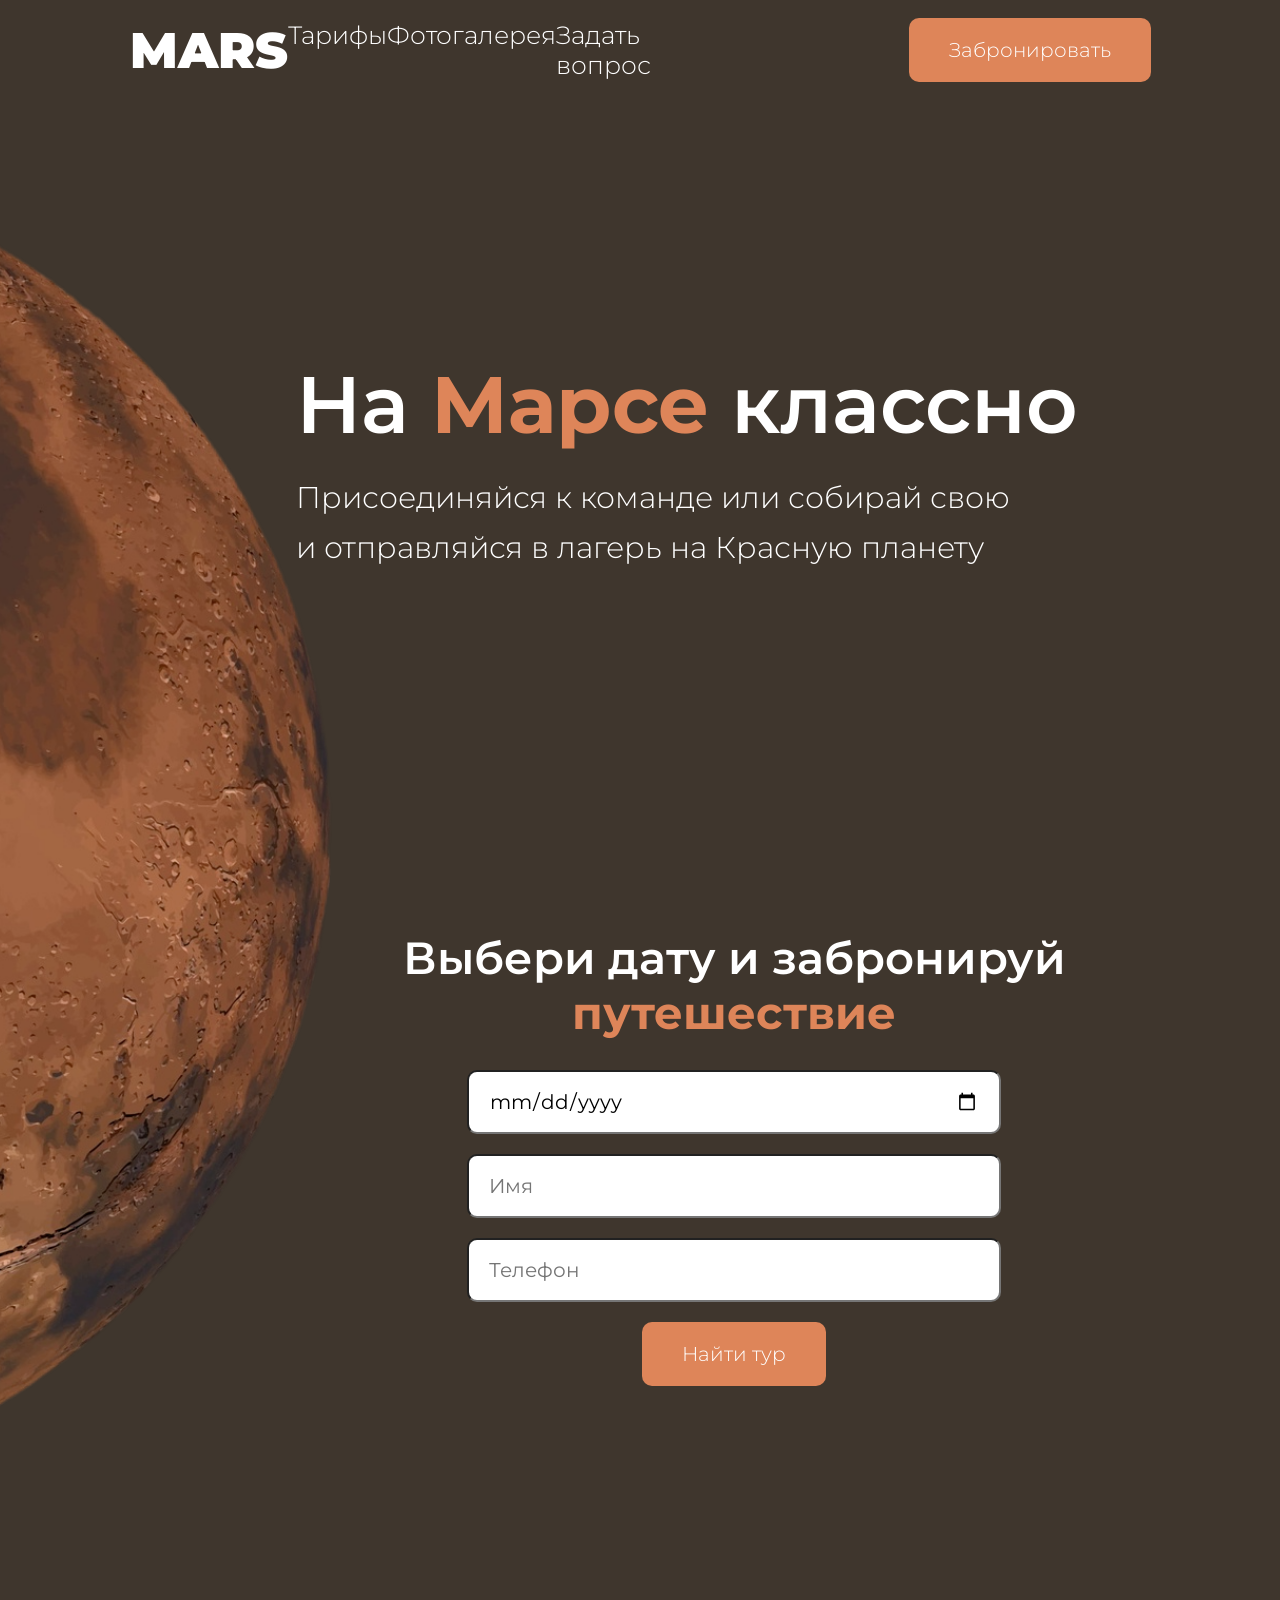
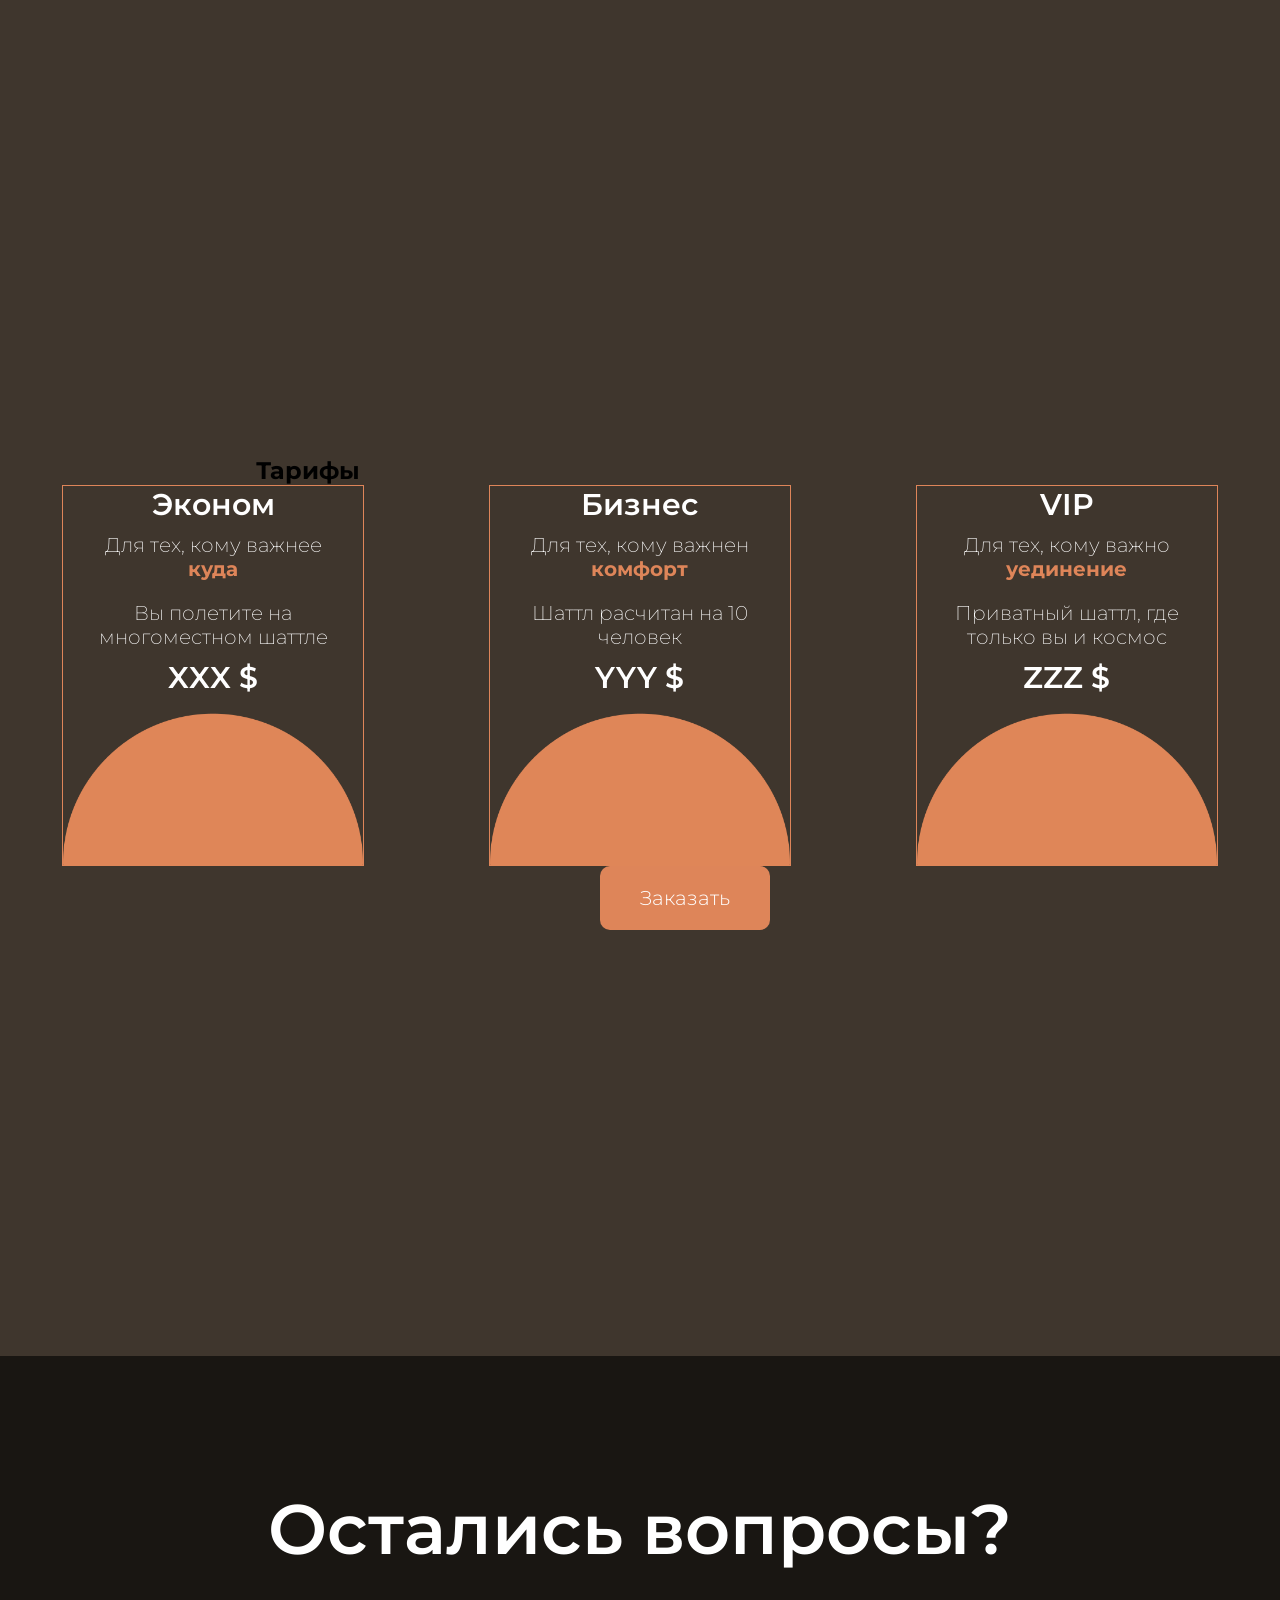
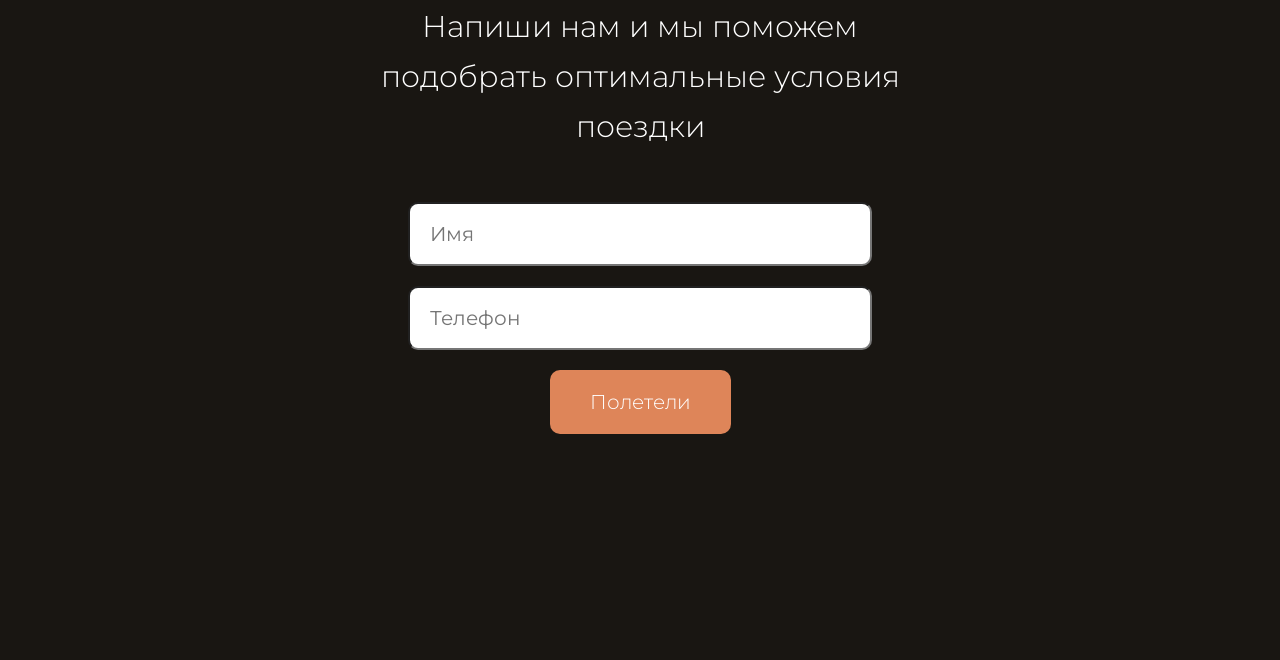
==== index.html @ edc7d0b9 "aa" ====
<!DOCTYPE html>
<html lang="en">
<head>
    <meta charset="UTF-8">
    <title>Title</title>
    <link rel="stylesheet" href="/static/style5.css"/>
<!--    <link-->
<!--    rel="stylesheet"-->
<!--    href="https://cdnjs.cloudflare.com/ajax/libs/animate.css/4.1.1/animate.min.css"-->
<!--    />-->
</head>
<body>
    <header>
        <section class="header-block">
            <nav>
                <div class="links">
                    <p class="logo">MARS</p>
                    <a href="#tariffs" class="link">Тарифы</a>
                    <a href="#photogallery" class="link">Фотогалерея</a>
                    <a href="#questions" class="link">Задать вопрос</a>
                </div>
            <a href="#" class="btn">Забронировать</a>
            </nav>
            <div class="title-block">
                <h1 class="title">На <b>Марсе</b> классно</h1>
                <p class="subtitle">Присоединяйся к команде или собирай свою
                <br> и отправляйся в лагерь на Красную планету</p>
            </div>
        </section>
        <img class="image"  src="img/mars.png">
        <section class="header-form">
            <form class="dateForm">
                <h2 class="form-title">Выбери дату и забронируй <b>путешествие</b></h2>
                <input type="date" placeholder="Дата"/>
                <input type="text" placeholder="Имя"/>
                <input type="tel" placeholder="Телефон"/>
                <a href="" class="btn" onclick="confirm()">Найти тур</a>

<!--        <form>-->
<!--            <p>-->
<!--                <label>Имя:</label>-->
<!--                <input type="text">-->
<!--            </p>-->
<!--            <p>-->
<!--                <label>Email:</label>-->
<!--                <input type="email">-->
<!--            </p>-->
<!--            <button type="submit">Отправить</button>-->
<!--        </form>-->
          </form>
        </section>
    </header>
    <main>
        <section class="tariffs" id="tariffs">
            <h1 class="title-block">Тарифы</h1>
            <div class="tariffs-block">
                <div class="tariff">
                    <h3>Эконом</h3>
                    <p>Для тех, кому важнее <br> <b>куда</b></p>
                    <p>Вы полетите на многоместном шаттле</p>
                    <h3>XXX $</h3>
                    <img class="half-circle" src="img/half-circle.png" alt="">
                </div>
                <div class="tariff">
                    <h3>Бизнес</h3>
                    <p>Для тех, кому важнен <br> <b>комфорт</b></p>
                    <p>Шаттл расчитан на 10 человек</p>
                    <h3>YYY $</h3>
                    <img class="half-circle" src="img/half-circle.png" alt="">
                </div>
                <div class="tariff">
                    <h3>VIP</h3>
                    <p>Для тех, кому важно <br> <b>уединение</b></p>
                    <p>Приватный шаттл, где только вы и космос</p>
                    <h3>ZZZ $</h3>
                    <img class="half-circle" src="img/half-circle.png" alt="">
                </div>
            </div>
            <a href="" class="btn"> Заказать</a>
        </section>
        <section class="photogallery">
            <script >
                function confirm(){
            alert('ваш запрос отправлен, ближайшее время мы с вами свяжемся')
            }
            </script>
        </section>
    </main>
    <footer id="questions">
        <div class="video-block">
            <video class="video" src="img/racket.mp4" autoplay loop muted></video>
        </div>
        <div class="questions-block">
            <h1 class="questions-title">Остались вопросы?</h1>
            <form class="form2">
                <h2 class="form-subtitle">Напиши нам и мы поможем подобрать оптимальные условия поездки</h2>
                <input type="text" placeholder="Имя"/>
                <input type="tel" placeholder="Телефон"/>
                <a href="" class="btn"> Полетели</a>
            </form>
        </div>
    </footer>
</body>
</html>
---- static/style5.css ----
@import url('https://fonts.googleapis.com/css2?family=Montserrat:ital,wght@0,100..900;1,100..900&family=Roboto+Condensed:ital,wght@0,100..900;1,100..900&display=swap');
*{
    margin: 0 auto;
    font-family: 'Montserrat', sans-serif;
}
body{
    background-color: #3F362D;
}
header{
    height: 200vh;
}
.header-block{
    height: 100vh;
    max-width: 1200px;
    position: relative;
}
nav{
    display: flex;
    justify-content: space-between;
    align-items: center;
    height: 100px;
}
.logo{
    font-weight: 900;
    font-size: 50px;
    color: #FFFFFF;
}
.links{
    display: flex;
    justify-content: space-between;
    width: 600px;
}
.link{
    color: #FFFFFF;
    text-decoration: none;
    font-weight: 300;
    font-size: 25px;
}
.btn{
    background-color: #de8559;
    border: none;
    text-decoration: none;
    padding: 20px 40px;
    border-radius: 10px;
    color: #FFFFFF;
    font-weight: 300;
    font-size: 20px;
}
.link:hover{
    color: #de8559;
}
.btn:hover{
    background-color: #c97146;
}
.title-block{
    margin-left: 20vw;
    margin-top: 20vw;
}
.title{
    font-weight: 600;
    font-size: 80px;
    color: #FFFFFF;
}
.title b{
    color: #de8559;
}
.subtitle{
    font-weight: 300;
    font-size: 30px;
    color: #FFFFFF;
    line-height: 50px;
    margin-top: 20px;
}
.dateForm{
    width: 700px;
    display: flex;
    flex-direction: column;
    margin-left: 30vw;
}
.form-title{
    font-weight: 600;
    font-size: 45px;
    color: #FFFFFF;
    text-align: center;
    margin: 30px 0;
}
input{
    width: 70%;
    height: 50px;
    margin-bottom: 20px;
    border-radius: 10px;
    padding: 5px 20px;
    font-size: 20px;
    outline: none;
}
input:focus{
    border: #de8559 3px solid;
}
.form-title b{
    color: #de8559;
}
.image{
    position: absolute;
    height: 150vh;
    top: 150px;
    right: 74%;
}
.tariffs{
    min-height: 100vh;
}
.tariffs .btn{
    margin-left: 600px;
    display: inline-block;
}
.tariffs-block{
    display: flex;
    justify-content: space-around;
}
.tariff{
    border: 1px solid #de8559;
    width: 300px;
}
.tariff h3{
    font-weight: 600;
    font-size: 30px;
    color: #FFFFFF;
    text-align: center;
    margin: 20px 1;
}
.tariff p{
    font-weight: 200;
    font-size: 20px;
    color: #FFFFFF;
    text-align: center;
    padding: 10px 20px;
}
.tariff p b{
    color: #de8559;
}
.half-circle{
    width: 100%;
    position: relative;
    top: 5px;
}
.btn-date{
    margin-top: 75px;
    display: block;
    text-align: center;
    width: 300px;
    background-color: #de8559;
    text-decoration: none;
    padding: 20px 40px;
    border-radius: 10px;
    color: #FFFFFF;
    font-weight: 300;
    font-size: 25px;
}
footer{
    width: 100vw;
    position: relative;
}
.video{
    height: 100vh;
    width: 100%;
    position: relative;
    object-fit: cover;
}

.video-block{
    position: relative;
}

.video-block::before{
    content: "";
    position: absolute;
    top: 0;
    left: 0;
    width: 100%;
    height: 100%;
    background-color: rgba(0, 0, 0, 0.6);
    z-index: 1;
}
.questions-block{
    position: absolute;
    top: 0;
    z-index: 1;
    width: 100vw;
    text-align: center;
    margin-top: 100px;
}
.form2{
    width: 600px;
    display: flex;
    flex-direction: column;
}
.questions-title{
    font-weight: 600;
    font-size: 70px;
    color: #FFFFFF;
    text-align: center;
    margin: 30px 0;
}
.form-subtitle{
    font-weight: 300;
    font-size: 30px;
    color: #FFFFFF;
    line-height: 50px;
    margin-bottom: 50px;
}
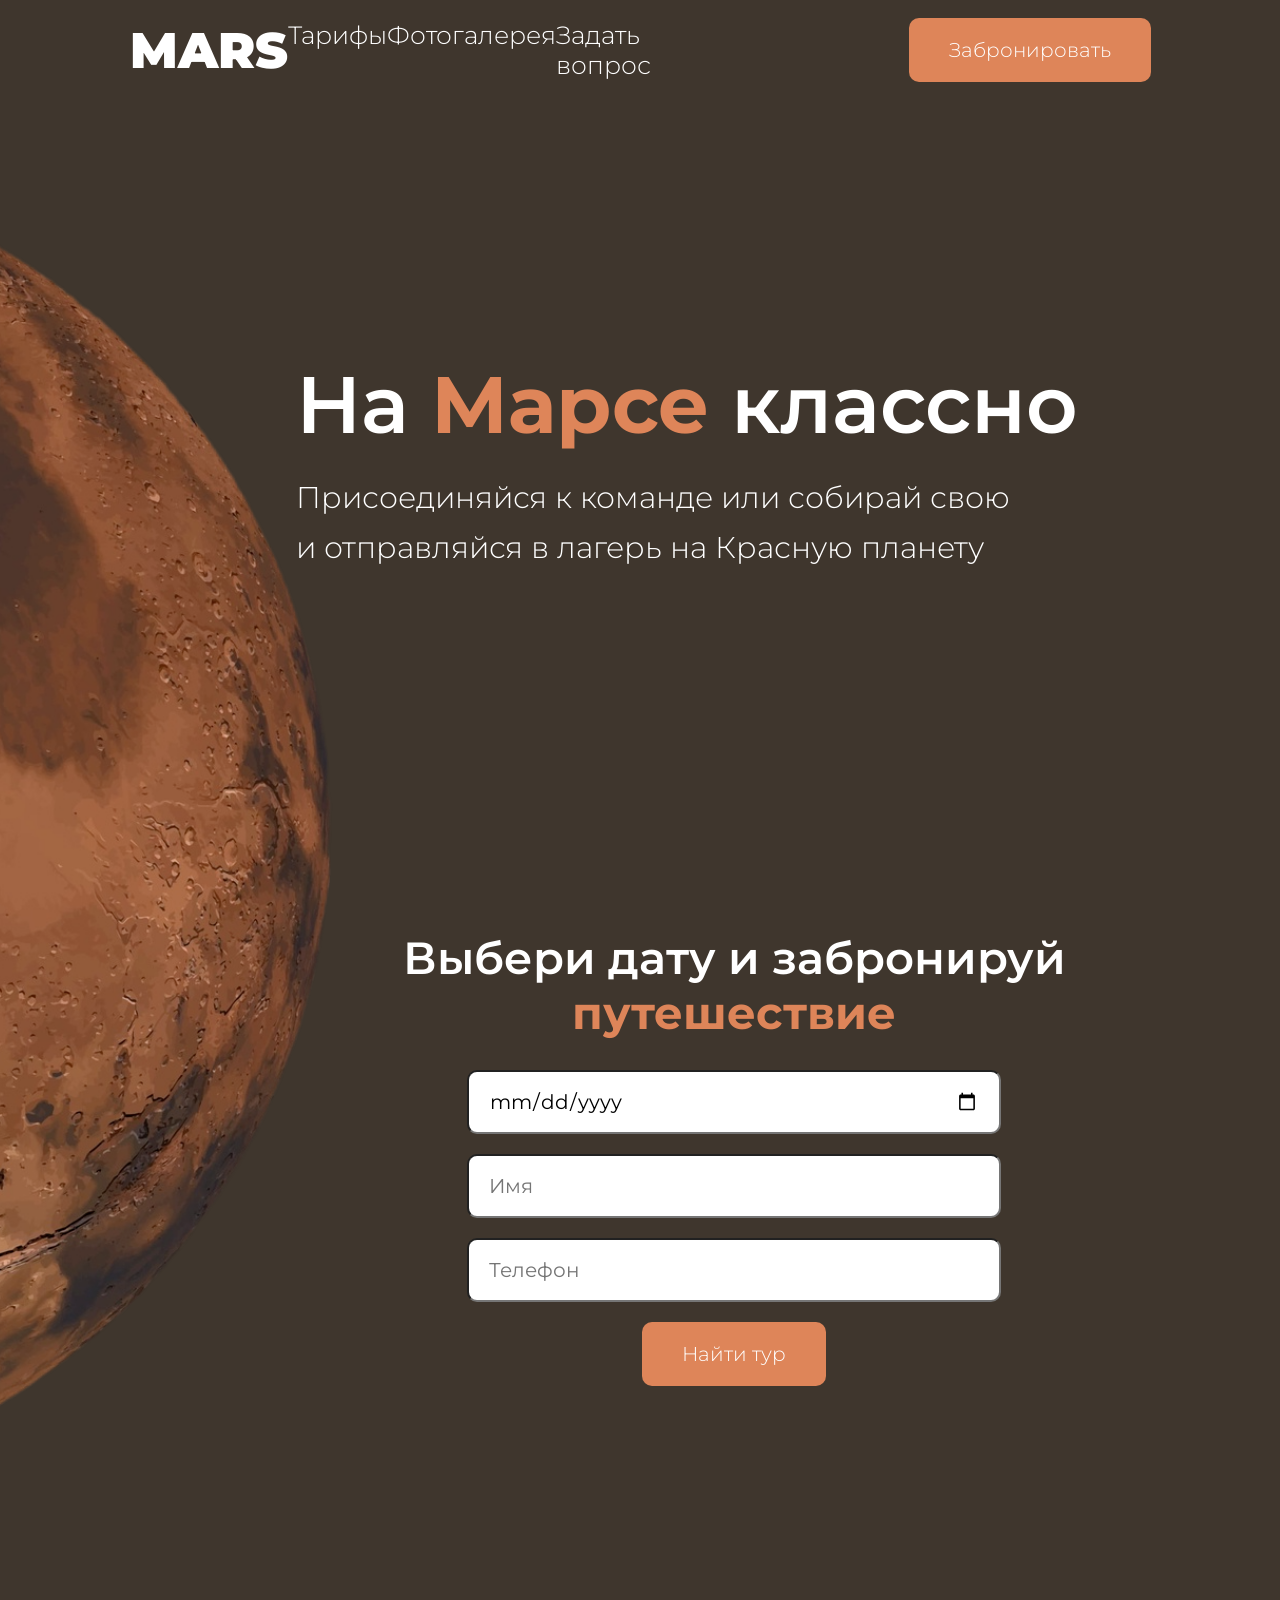
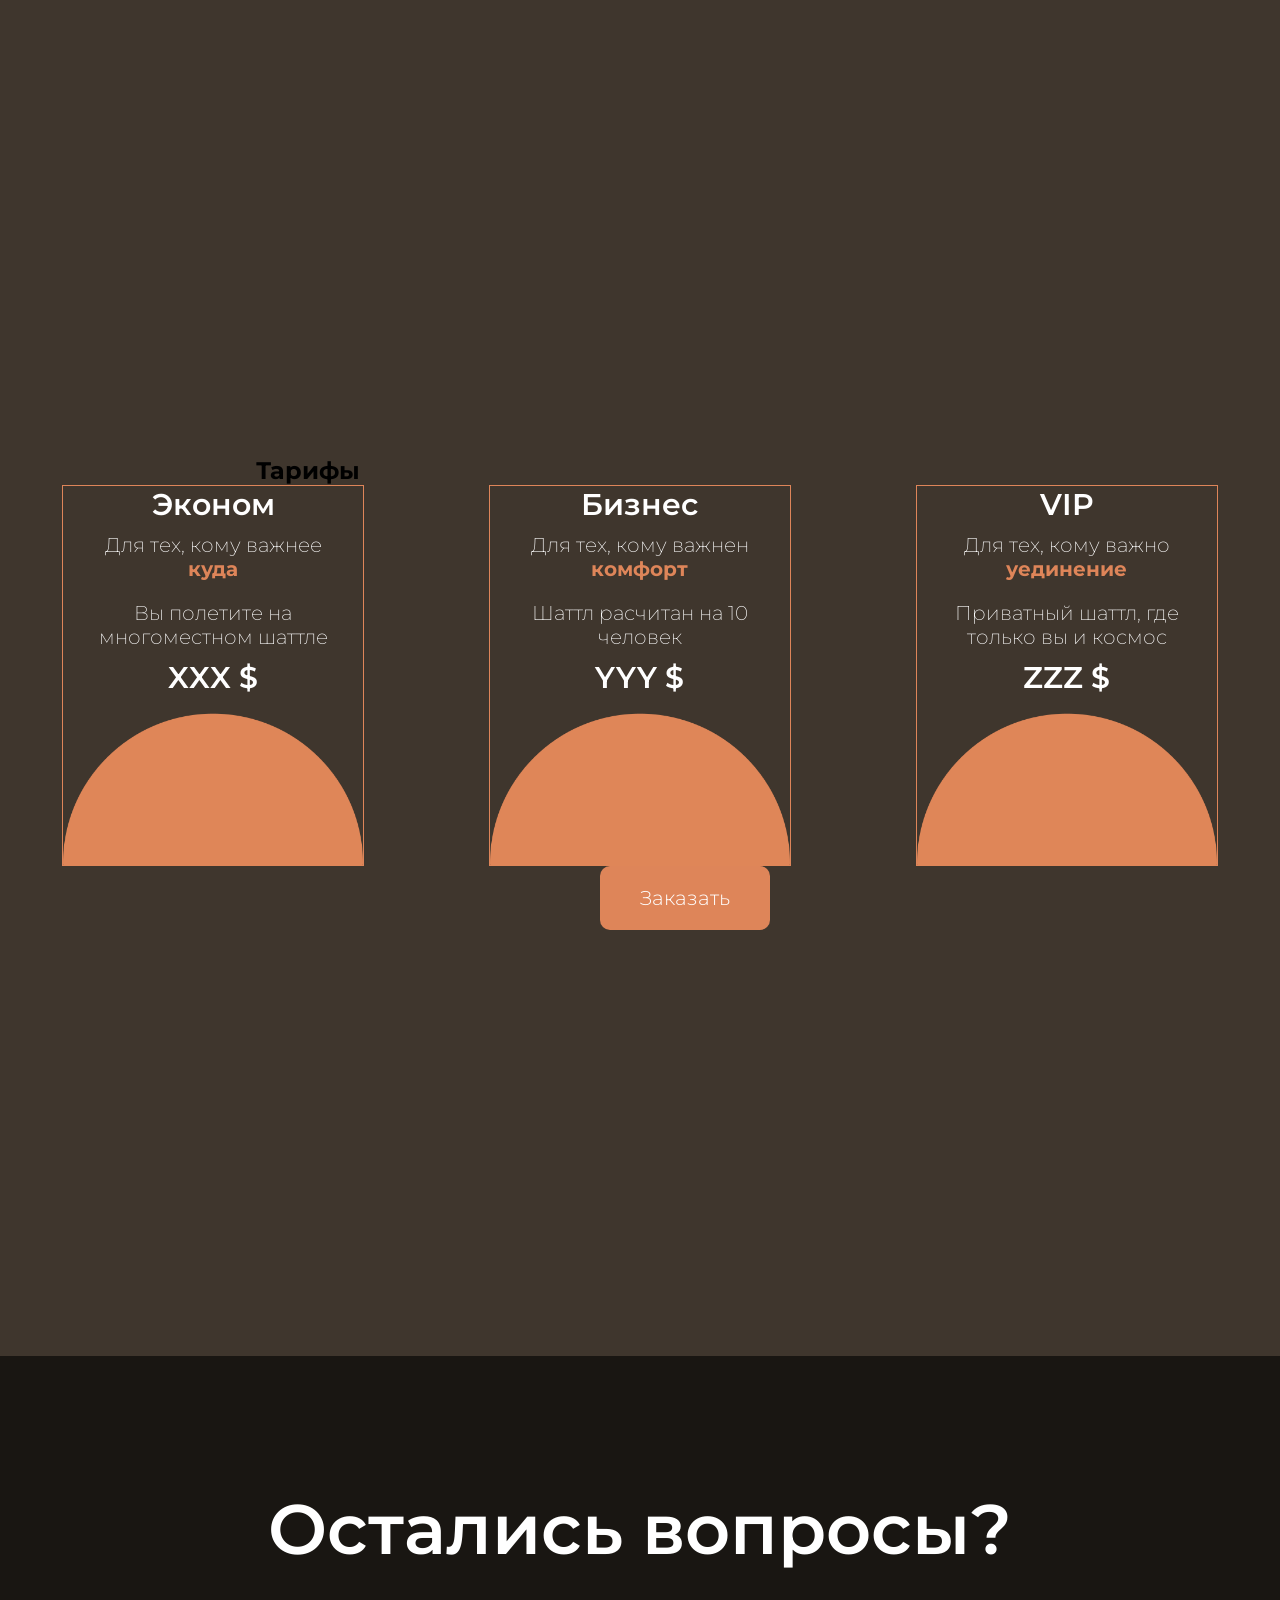
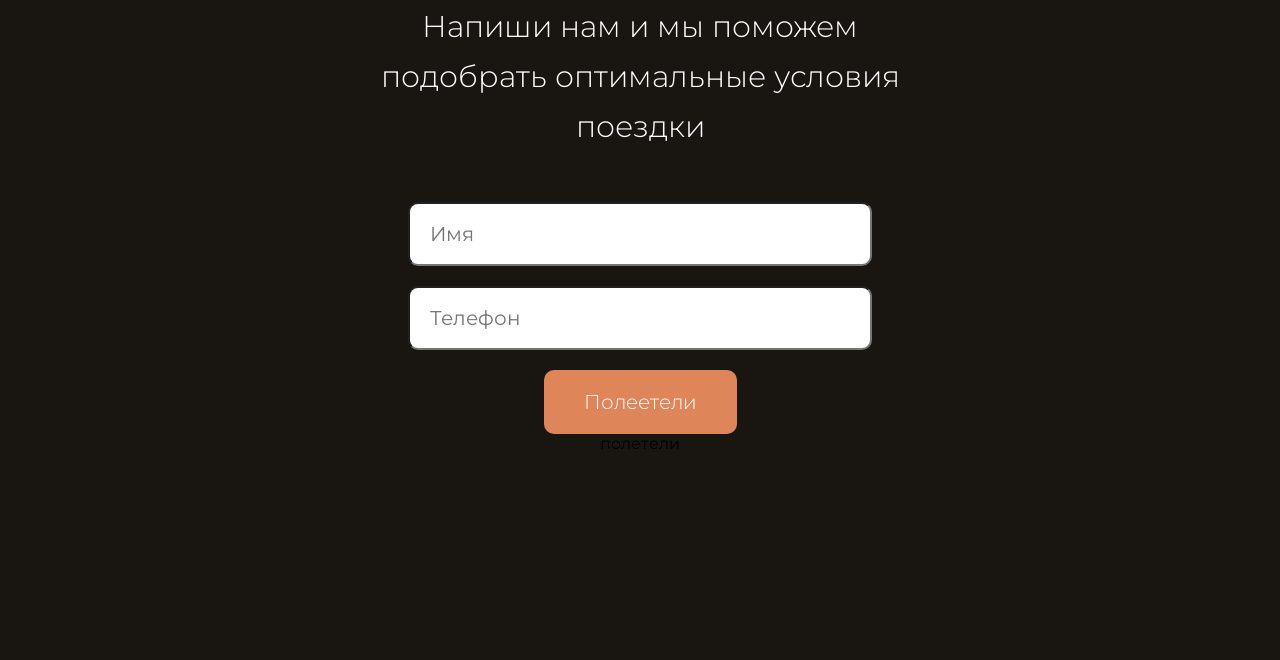
==== commit 90e1704f: "aaввввввввв" ====
--- a/index.html
+++ b/index.html
@@ -96,7 +96,9 @@
                 <h2 class="form-subtitle">Напиши нам и мы поможем подобрать оптимальные условия поездки</h2>
                 <input type="text" placeholder="Имя"/>
                 <input type="tel" placeholder="Телефон"/>
-                <a href="" class="btn"> Полетели</a>
+                <a href="" class="btn"> Полeетели</a>
+                <p>полетели</p>
+
             </form>
         </div>
     </footer>
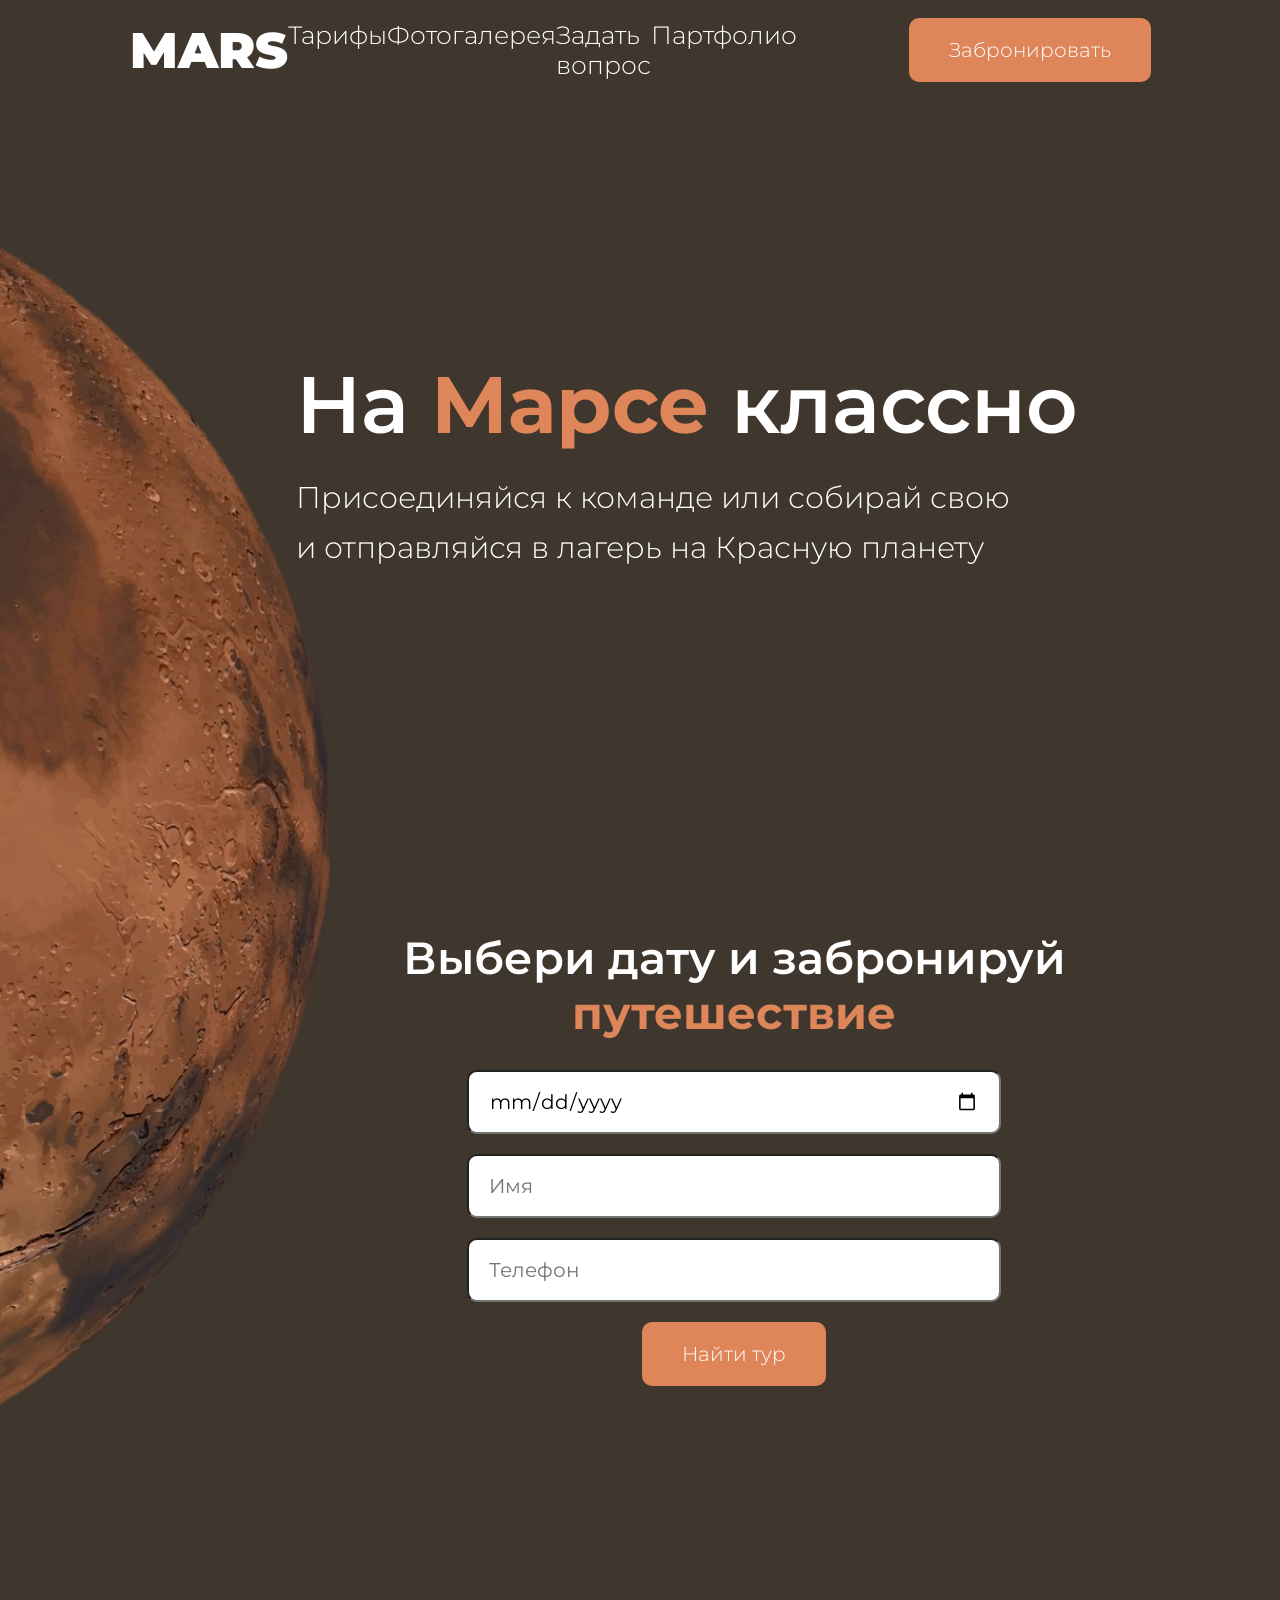
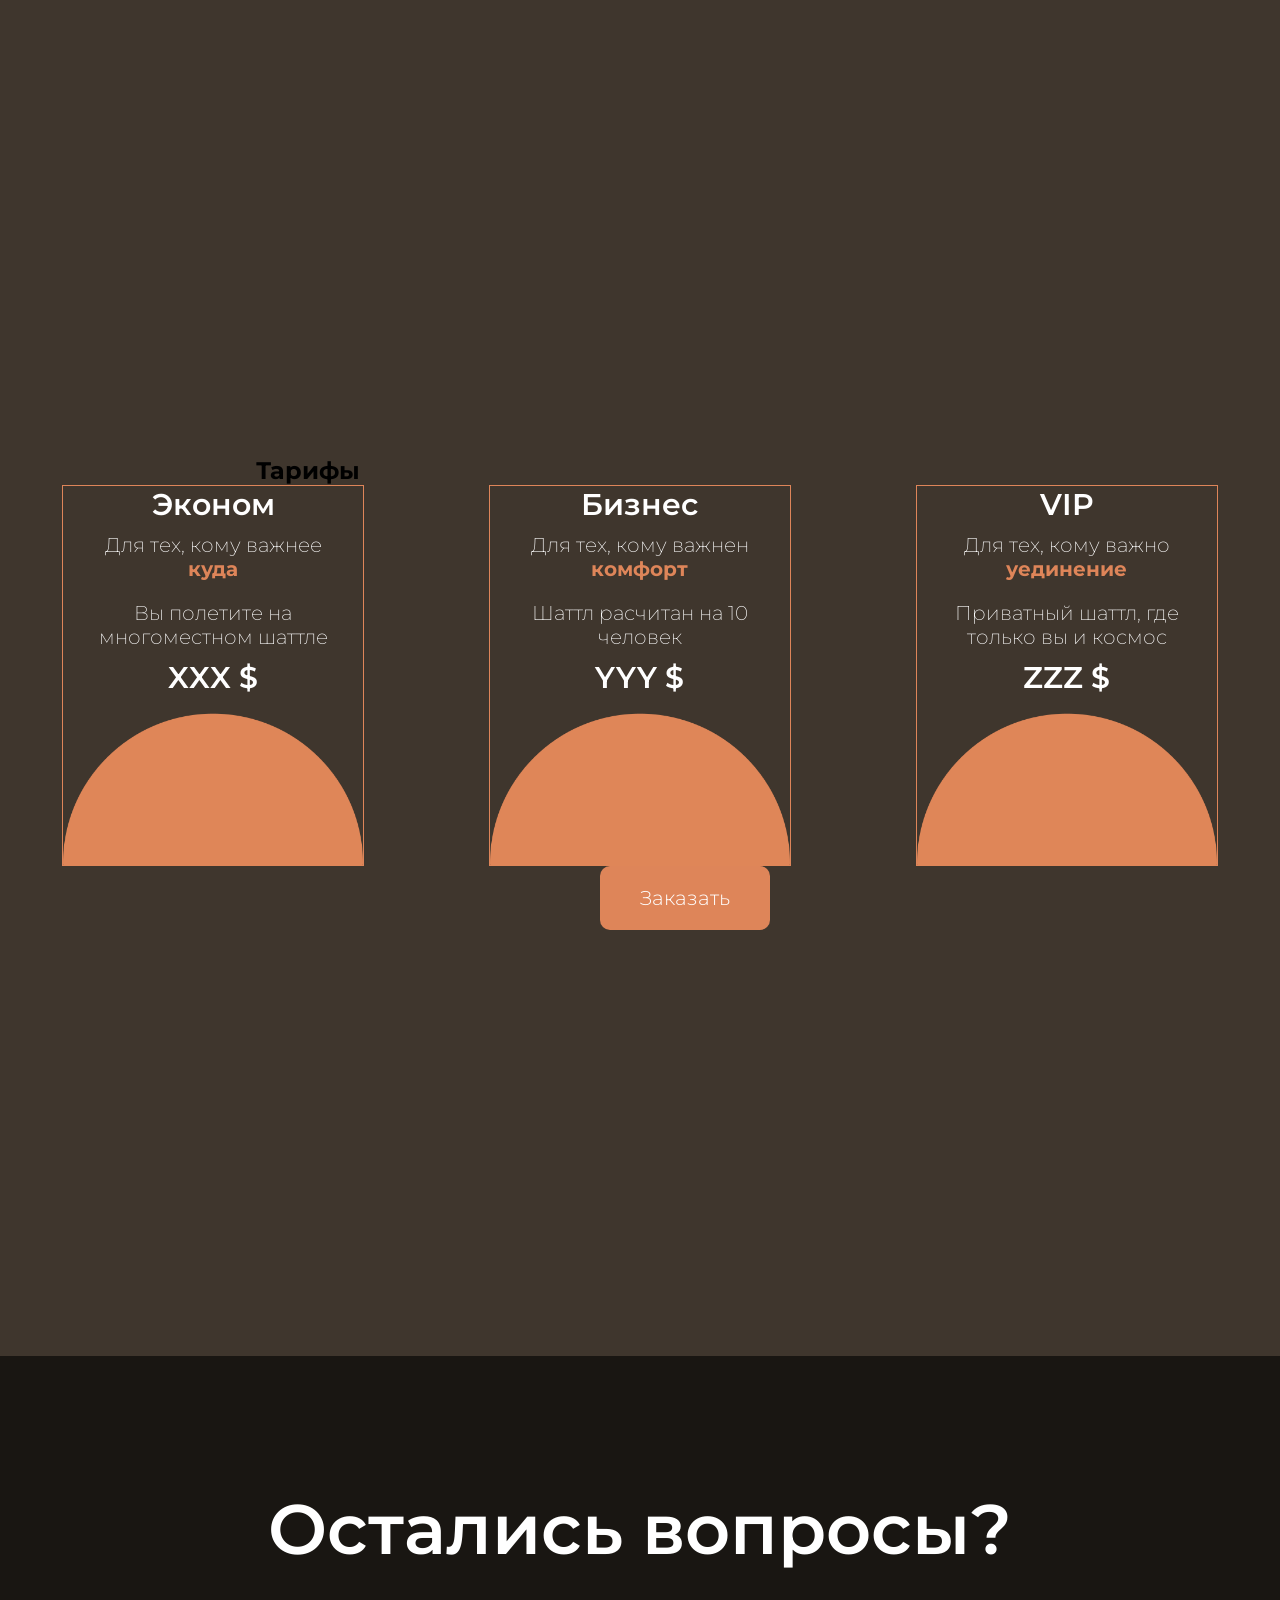
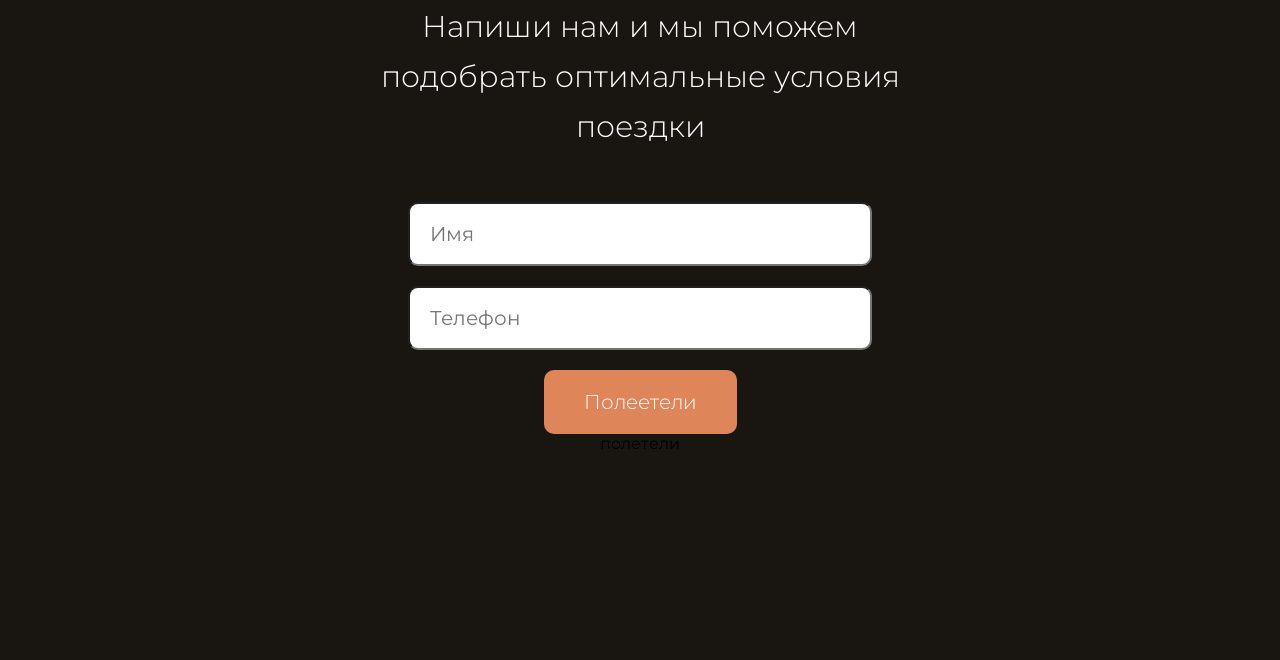
==== commit fc3d929d: "aaвввввввввd" ====
--- a/index.html
+++ b/index.html
@@ -3,7 +3,7 @@
 <head>
     <meta charset="UTF-8">
     <title>Title</title>
-    <link rel="stylesheet" href="/static/style5.css"/>
+    <link rel="stylesheet" href="./style.css"/>
 <!--    <link-->
 <!--    rel="stylesheet"-->
 <!--    href="https://cdnjs.cloudflare.com/ajax/libs/animate.css/4.1.1/animate.min.css"-->
@@ -18,6 +18,7 @@
                     <a href="#tariffs" class="link">Тарифы</a>
                     <a href="#photogallery" class="link">Фотогалерея</a>
                     <a href="#questions" class="link">Задать вопрос</a>
+                    <a href="/JavaScript/portfolio/portfolio.html" class="link">Партфолио</a>
                 </div>
             <a href="#" class="btn">Забронировать</a>
             </nav>
--- a/style.css
+++ b/style.css
@@ -0,0 +1,209 @@
+@import url('https://fonts.googleapis.com/css2?family=Montserrat:ital,wght@0,100..900;1,100..900&family=Roboto+Condensed:ital,wght@0,100..900;1,100..900&display=swap');
+*{
+    margin: 0 auto;
+    font-family: 'Montserrat', sans-serif;
+}
+body{
+    background-color: #3F362D;
+}
+header{
+    height: 200vh;
+}
+.header-block{
+    height: 100vh;
+    max-width: 1200px;
+    position: relative;
+}
+nav{
+    display: flex;
+    justify-content: space-between;
+    align-items: center;
+    height: 100px;
+}
+.logo{
+    font-weight: 900;
+    font-size: 50px;
+    color: #FFFFFF;
+}
+.links{
+    display: flex;
+    justify-content: space-between;
+    width: 600px;
+}
+.link{
+    color: #FFFFFF;
+    text-decoration: none;
+    font-weight: 300;
+    font-size: 25px;
+}
+.btn{
+    background-color: #de8559;
+    border: none;
+    text-decoration: none;
+    padding: 20px 40px;
+    border-radius: 10px;
+    color: #FFFFFF;
+    font-weight: 300;
+    font-size: 20px;
+}
+.link:hover{
+    color: #de8559;
+}
+.btn:hover{
+    background-color: #c97146;
+}
+.title-block{
+    margin-left: 20vw;
+    margin-top: 20vw;
+}
+.title{
+    font-weight: 600;
+    font-size: 80px;
+    color: #FFFFFF;
+}
+.title b{
+    color: #de8559;
+}
+.subtitle{
+    font-weight: 300;
+    font-size: 30px;
+    color: #FFFFFF;
+    line-height: 50px;
+    margin-top: 20px;
+}
+.dateForm{
+    width: 700px;
+    display: flex;
+    flex-direction: column;
+    margin-left: 30vw;
+}
+.form-title{
+    font-weight: 600;
+    font-size: 45px;
+    color: #FFFFFF;
+    text-align: center;
+    margin: 30px 0;
+}
+input{
+    width: 70%;
+    height: 50px;
+    margin-bottom: 20px;
+    border-radius: 10px;
+    padding: 5px 20px;
+    font-size: 20px;
+    outline: none;
+}
+input:focus{
+    border: #de8559 3px solid;
+}
+.form-title b{
+    color: #de8559;
+}
+.image{
+    position: absolute;
+    height: 150vh;
+    top: 150px;
+    right: 74%;
+}
+.tariffs{
+    min-height: 100vh;
+}
+.tariffs .btn{
+    margin-left: 600px;
+    display: inline-block;
+}
+.tariffs-block{
+    display: flex;
+    justify-content: space-around;
+}
+.tariff{
+    border: 1px solid #de8559;
+    width: 300px;
+}
+.tariff h3{
+    font-weight: 600;
+    font-size: 30px;
+    color: #FFFFFF;
+    text-align: center;
+    margin: 20px 1;
+}
+.tariff p{
+    font-weight: 200;
+    font-size: 20px;
+    color: #FFFFFF;
+    text-align: center;
+    padding: 10px 20px;
+}
+.tariff p b{
+    color: #de8559;
+}
+.half-circle{
+    width: 100%;
+    position: relative;
+    top: 5px;
+}
+.btn-date{
+    margin-top: 75px;
+    display: block;
+    text-align: center;
+    width: 300px;
+    background-color: #de8559;
+    text-decoration: none;
+    padding: 20px 40px;
+    border-radius: 10px;
+    color: #FFFFFF;
+    font-weight: 300;
+    font-size: 25px;
+}
+footer{
+    width: 100vw;
+    position: relative;
+}
+.video{
+    height: 100vh;
+    width: 100%;
+    position: relative;
+    object-fit: cover;
+}
+
+.video-block{
+    position: relative;
+}
+
+.video-block::before{
+    content: "";
+    position: absolute;
+    top: 0;
+    left: 0;
+    width: 100%;
+    height: 100%;
+    background-color: rgba(0, 0, 0, 0.6);
+    z-index: 1;
+}
+.questions-block{
+    position: absolute;
+    top: 0;
+    z-index: 1;
+    width: 100vw;
+    text-align: center;
+    margin-top: 100px;
+}
+.form2{
+    width: 600px;
+    display: flex;
+    flex-direction: column;
+}
+.questions-title{
+    font-weight: 600;
+    font-size: 70px;
+    color: #FFFFFF;
+    text-align: center;
+    margin: 30px 0;
+}
+.form-subtitle{
+    font-weight: 300;
+    font-size: 30px;
+    color: #FFFFFF;
+    line-height: 50px;
+    margin-bottom: 50px;
+}
